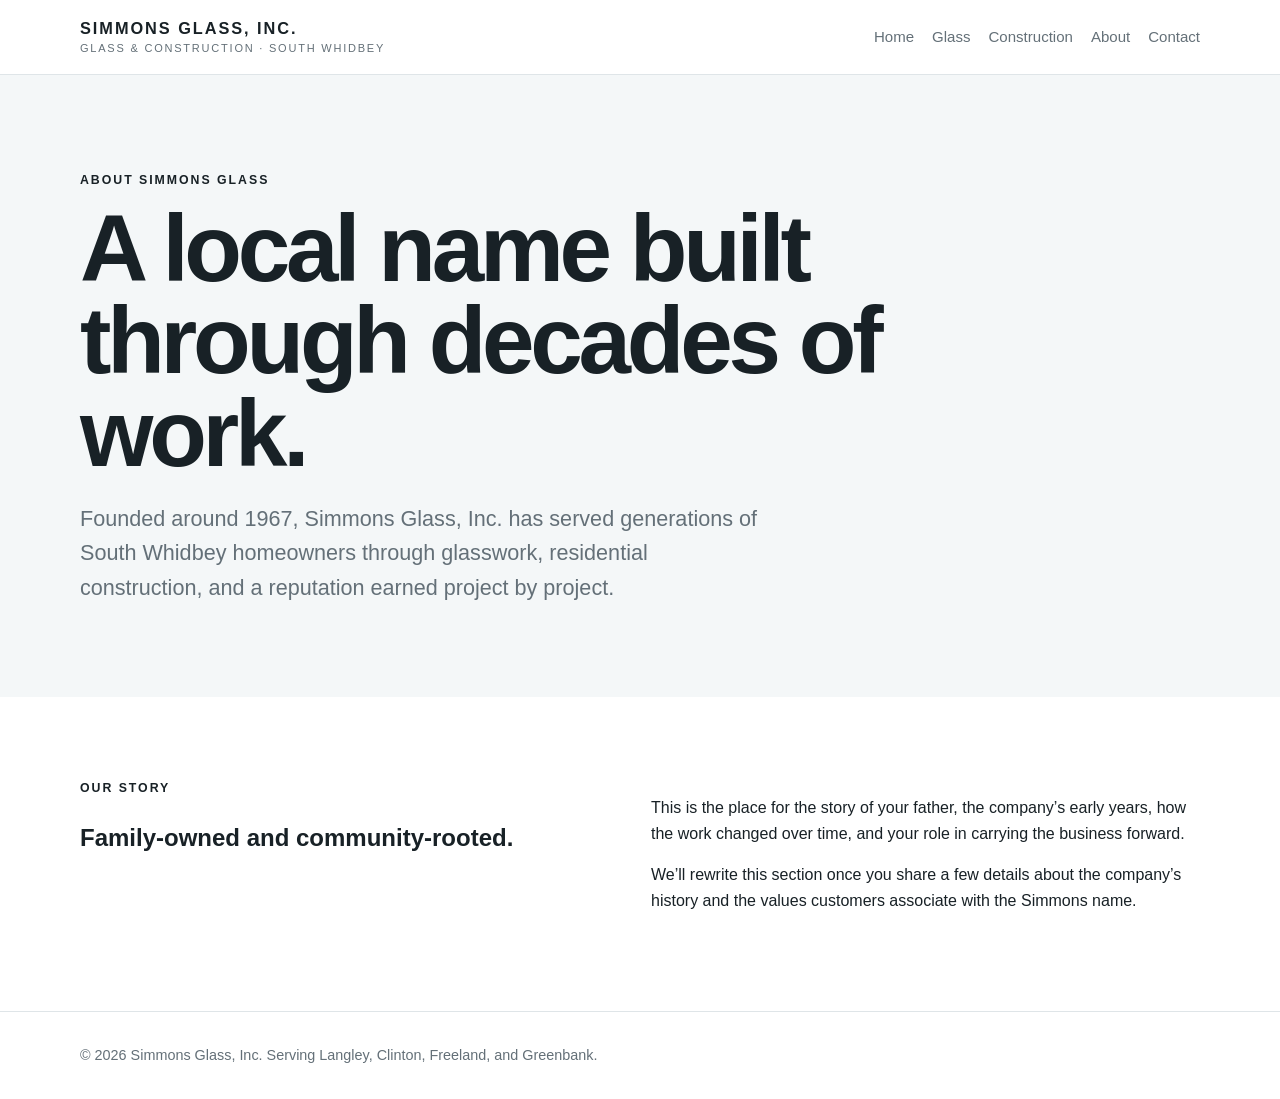
==== about.html @ ee76d414 "Add files via upload" ====
<!doctype html>
<html lang="en">
<head>
  <meta charset="utf-8"><meta name="viewport" content="width=device-width, initial-scale=1">
  <meta name="description" content="Learn about Simmons Glass, Inc., a longstanding South Whidbey glass and construction business.">
  <title>About | Simmons Glass, Inc.</title>
  <link rel="stylesheet" href="styles.css">
</head>
<body>
<header class="site-header">
  <div class="container header-inner">
    <a class="brand" href="index.html">
      <strong>SIMMONS GLASS, INC.</strong>
      <span>Glass &amp; Construction · South Whidbey</span>
    </a>
    <nav aria-label="Main navigation">
      <a href="index.html">Home</a>
      <a href="glass.html">Glass</a>
      <a href="construction.html">Construction</a>
      <a href="about.html">About</a>
      <a href="contact.html">Contact</a>
    </nav>
  </div>
</header>
<main>
  <section class="page-hero">
    <div class="container">
      <div class="eyebrow">About Simmons Glass</div>
      <h1>A local name built through decades of work.</h1>
      <p>Founded around 1967, Simmons Glass, Inc. has served generations of South Whidbey homeowners through glasswork, residential construction, and a reputation earned project by project.</p>
    </div>
  </section>
  <section class="section">
    <div class="container grid-2">
      <div>
        <div class="eyebrow">Our story</div>
        <h2>Family-owned and community-rooted.</h2>
      </div>
      <div>
        <p>This is the place for the story of your father, the company’s early years, how the work changed over time, and your role in carrying the business forward.</p>
        <p>We’ll rewrite this section once you share a few details about the company’s history and the values customers associate with the Simmons name.</p>
      </div>
    </div>
  </section>
</main>
<footer class="site-footer">
  <div class="container">
    © <span id="year"></span> Simmons Glass, Inc. Serving Langley, Clinton, Freeland, and Greenbank.
  </div>
</footer>
<script src="script.js"></script>
</body>
</html>
---- styles.css ----
:root {
  --ink: #182126;
  --muted: #647078;
  --line: #dfe5e8;
  --soft: #f4f7f8;
  --accent: #1f596f;
  --white: #ffffff;
  --max: 1120px;
}

* { box-sizing: border-box; }

html { scroll-behavior: smooth; }

body {
  margin: 0;
  font-family: -apple-system, BlinkMacSystemFont, "Segoe UI", sans-serif;
  color: var(--ink);
  background: var(--white);
  line-height: 1.6;
}

img {
  width: 100%;
  display: block;
  object-fit: cover;
}

a { color: inherit; }

.container {
  width: min(calc(100% - 36px), var(--max));
  margin: 0 auto;
}

.site-header {
  position: sticky;
  top: 0;
  z-index: 20;
  background: rgba(255,255,255,.94);
  backdrop-filter: blur(14px);
  border-bottom: 1px solid var(--line);
}

.header-inner {
  min-height: 74px;
  display: flex;
  align-items: center;
  justify-content: space-between;
  gap: 22px;
}

.brand {
  text-decoration: none;
  line-height: 1.05;
}

.brand strong {
  display: block;
  font-size: 1.02rem;
  letter-spacing: .12em;
}

.brand span {
  display: block;
  margin-top: 6px;
  font-size: .69rem;
  letter-spacing: .16em;
  color: var(--muted);
  text-transform: uppercase;
}

nav {
  display: flex;
  flex-wrap: wrap;
  justify-content: flex-end;
  gap: 18px;
}

nav a {
  text-decoration: none;
  font-size: .94rem;
  color: var(--muted);
}

nav a:hover, nav a[aria-current="page"] {
  color: var(--ink);
}

.hero {
  min-height: 68vh;
  display: grid;
  align-items: end;
  background:
    linear-gradient(180deg, rgba(10,18,22,.12), rgba(10,18,22,.72)),
    url("images/hero-placeholder.jpg") center/cover;
  color: white;
}

.hero-content {
  padding: 110px 0 72px;
  max-width: 780px;
}

.eyebrow {
  font-size: .77rem;
  letter-spacing: .16em;
  text-transform: uppercase;
  font-weight: 700;
}

.hero h1, .page-hero h1 {
  margin: 12px 0 18px;
  font-size: clamp(2.7rem, 8vw, 5.9rem);
  line-height: .98;
  letter-spacing: -.045em;
}

.hero p, .page-hero p {
  max-width: 680px;
  font-size: clamp(1.05rem, 2.8vw, 1.35rem);
}

.button-row {
  display: flex;
  flex-wrap: wrap;
  gap: 12px;
  margin-top: 30px;
}

.button {
  display: inline-block;
  padding: 13px 19px;
  border-radius: 999px;
  text-decoration: none;
  font-weight: 650;
  border: 1px solid transparent;
}

.button-primary {
  background: white;
  color: var(--ink);
}

.button-secondary {
  border-color: rgba(255,255,255,.65);
  color: white;
}

.section {
  padding: 82px 0;
}

.section-soft { background: var(--soft); }

.section-heading {
  max-width: 760px;
  margin-bottom: 38px;
}

.section-heading h2 {
  margin: 8px 0 14px;
  font-size: clamp(2rem, 5vw, 3.4rem);
  line-height: 1.05;
  letter-spacing: -.03em;
}

.section-heading p { color: var(--muted); }

.grid-2, .grid-3 {
  display: grid;
  gap: 22px;
}

.grid-2 { grid-template-columns: repeat(2, minmax(0,1fr)); }
.grid-3 { grid-template-columns: repeat(3, minmax(0,1fr)); }

.card {
  border: 1px solid var(--line);
  border-radius: 18px;
  overflow: hidden;
  background: white;
}

.card-copy { padding: 24px; }

.card h3 {
  margin: 0 0 8px;
  font-size: 1.35rem;
}

.card p { margin: 0; color: var(--muted); }

.card img { aspect-ratio: 4 / 3; background: #dfe6e8; }

.feature {
  min-height: 420px;
  padding: 34px;
  border-radius: 22px;
  display: flex;
  flex-direction: column;
  justify-content: end;
  color: white;
  background-size: cover;
  background-position: center;
  position: relative;
  overflow: hidden;
}

.feature::before {
  content: "";
  position: absolute;
  inset: 0;
  background: linear-gradient(180deg, transparent 25%, rgba(0,0,0,.72));
}

.feature > * { position: relative; z-index: 1; }

.feature h3 {
  margin: 6px 0 8px;
  font-size: 2rem;
}

.feature a {
  width: fit-content;
  margin-top: 14px;
}

.page-hero {
  padding: 96px 0 70px;
  background: var(--soft);
}

.page-hero h1 {
  color: var(--ink);
  max-width: 850px;
}

.page-hero p { color: var(--muted); }

.services {
  display: grid;
  grid-template-columns: repeat(2, minmax(0,1fr));
  gap: 20px;
}

.service {
  padding: 28px;
  border: 1px solid var(--line);
  border-radius: 18px;
}

.service h2 { margin-top: 0; }

.gallery {
  columns: 3 260px;
  column-gap: 18px;
}

.gallery figure {
  margin: 0 0 18px;
  break-inside: avoid;
}

.gallery img {
  min-height: 220px;
  border-radius: 16px;
  background: #dfe6e8;
}

.note {
  padding: 20px 22px;
  border-left: 4px solid var(--accent);
  background: var(--soft);
  border-radius: 0 12px 12px 0;
}

.contact-panel {
  padding: 34px;
  border-radius: 22px;
  background: var(--ink);
  color: white;
}

.contact-panel p { color: #d4dde1; }

.contact-list {
  display: grid;
  gap: 10px;
  margin-top: 22px;
}

.contact-list a { color: white; }

.site-footer {
  padding: 32px 0;
  border-top: 1px solid var(--line);
  color: var(--muted);
  font-size: .9rem;
}

@media (max-width: 760px) {
  .header-inner {
    align-items: flex-start;
    padding: 18px 0;
    flex-direction: column;
  }

  nav {
    justify-content: flex-start;
    gap: 13px 17px;
  }

  .grid-2, .grid-3, .services {
    grid-template-columns: 1fr;
  }

  .section { padding: 62px 0; }
  .hero { min-height: 72vh; }
}
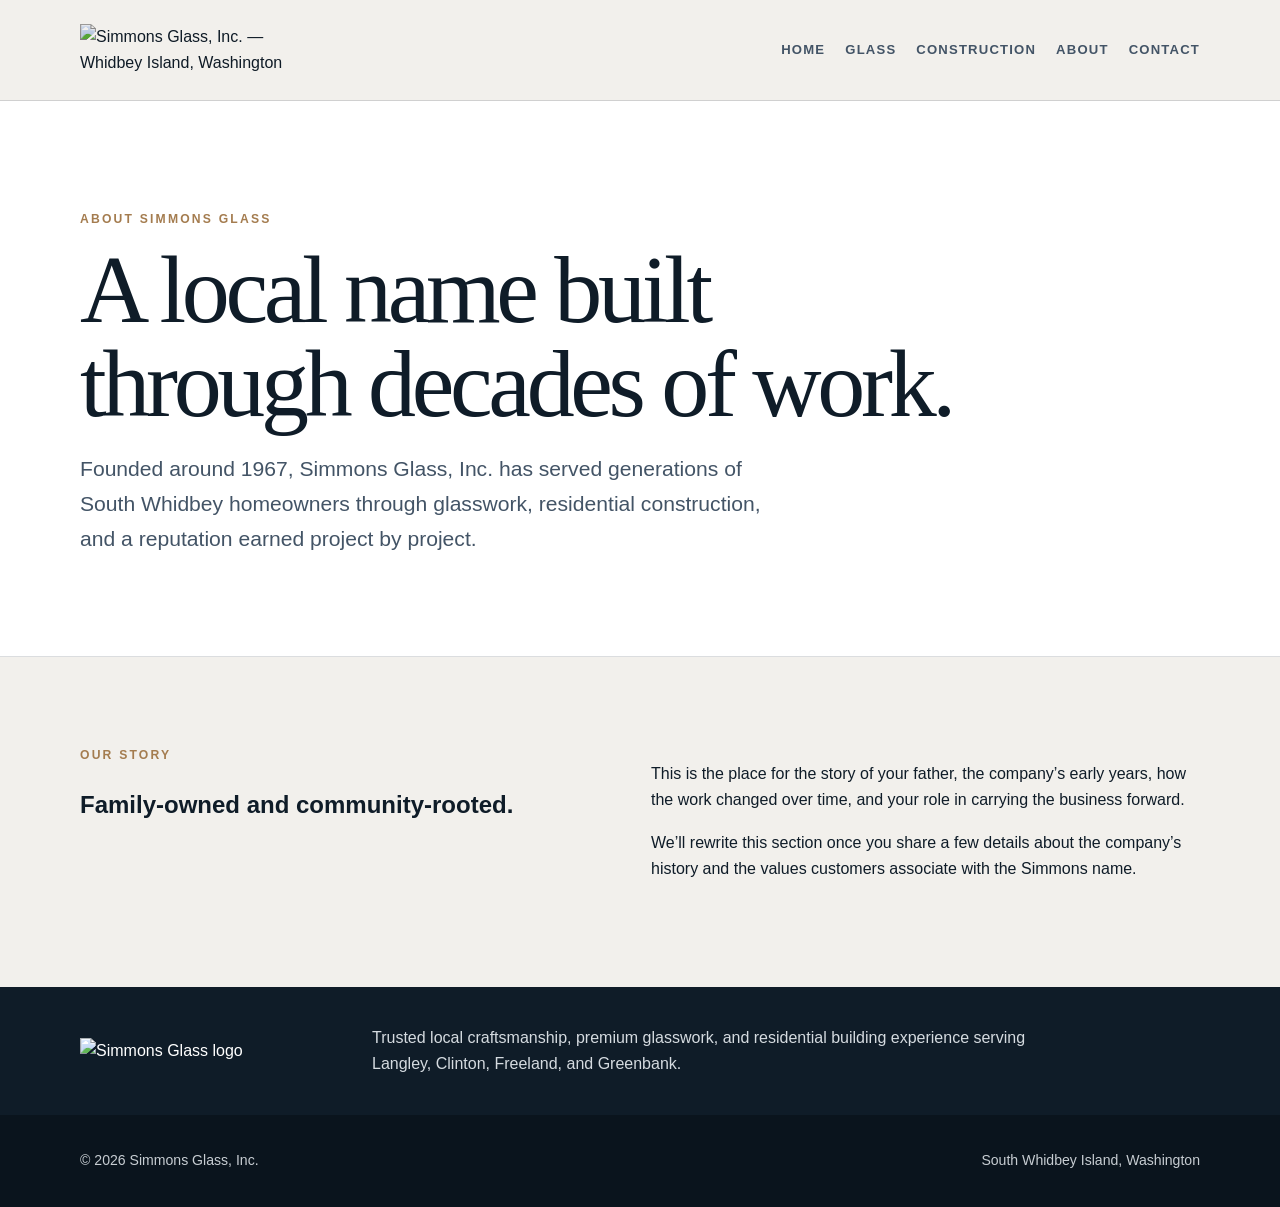
==== commit a976e856: "Add files via upload" ====
--- a/about.html
+++ b/about.html
@@ -9,9 +9,8 @@
 <body>
 <header class="site-header">
   <div class="container header-inner">
-    <a class="brand" href="index.html">
-      <strong>SIMMONS GLASS, INC.</strong>
-      <span>Glass &amp; Construction · South Whidbey</span>
+    <a class="brand" href="index.html" aria-label="Simmons Glass home">
+      <img src="images/simmons-logo-light.jpg" alt="Simmons Glass, Inc. — Whidbey Island, Washington">
     </a>
     <nav aria-label="Main navigation">
       <a href="index.html">Home</a>
@@ -43,9 +42,16 @@
     </div>
   </section>
 </main>
+<section class="brand-strip">
+  <div class="container brand-strip-inner">
+    <img src="images/simmons-logo-dark.jpg" alt="Simmons Glass logo">
+    <p>Trusted local craftsmanship, premium glasswork, and residential building experience serving Langley, Clinton, Freeland, and Greenbank.</p>
+  </div>
+</section>
 <footer class="site-footer">
-  <div class="container">
-    © <span id="year"></span> Simmons Glass, Inc. Serving Langley, Clinton, Freeland, and Greenbank.
+  <div class="container footer-inner">
+    <span>© <span id="year"></span> Simmons Glass, Inc.</span>
+    <span>South Whidbey Island, Washington</span>
   </div>
 </footer>
 <script src="script.js"></script>
--- a/styles.css
+++ b/styles.css
@@ -1,31 +1,26 @@
 :root {
-  --ink: #182126;
-  --muted: #647078;
-  --line: #dfe5e8;
-  --soft: #f4f7f8;
-  --accent: #1f596f;
+  --navy: #0f1c28;
+  --slate: #435466;
+  --bronze: #a47c4f;
+  --cream: #f2f0ec;
+  --stone: #8c887f;
   --white: #ffffff;
+  --line: rgba(15, 28, 40, .15);
   --max: 1120px;
 }
 
 * { box-sizing: border-box; }
-
 html { scroll-behavior: smooth; }
 
 body {
   margin: 0;
   font-family: -apple-system, BlinkMacSystemFont, "Segoe UI", sans-serif;
-  color: var(--ink);
-  background: var(--white);
-  line-height: 1.6;
-}
-
-img {
-  width: 100%;
-  display: block;
-  object-fit: cover;
-}
-
+  color: var(--navy);
+  background: var(--cream);
+  line-height: 1.65;
+}
+
+img { width: 100%; display: block; object-fit: cover; }
 a { color: inherit; }
 
 .container {
@@ -37,170 +32,142 @@
   position: sticky;
   top: 0;
   z-index: 20;
-  background: rgba(255,255,255,.94);
+  background: rgba(242, 240, 236, .95);
   backdrop-filter: blur(14px);
   border-bottom: 1px solid var(--line);
 }
 
 .header-inner {
-  min-height: 74px;
+  min-height: 100px;
   display: flex;
   align-items: center;
   justify-content: space-between;
-  gap: 22px;
-}
-
-.brand {
-  text-decoration: none;
-  line-height: 1.05;
-}
-
-.brand strong {
-  display: block;
-  font-size: 1.02rem;
-  letter-spacing: .12em;
-}
-
-.brand span {
-  display: block;
-  margin-top: 6px;
-  font-size: .69rem;
-  letter-spacing: .16em;
-  color: var(--muted);
-  text-transform: uppercase;
-}
+  gap: 28px;
+}
+
+.brand { display: flex; align-items: center; text-decoration: none; }
+.brand img { width: 235px; height: auto; mix-blend-mode: multiply; }
 
 nav {
   display: flex;
   flex-wrap: wrap;
   justify-content: flex-end;
-  gap: 18px;
+  gap: 20px;
 }
 
 nav a {
   text-decoration: none;
-  font-size: .94rem;
-  color: var(--muted);
-}
-
-nav a:hover, nav a[aria-current="page"] {
-  color: var(--ink);
-}
+  font-size: .82rem;
+  letter-spacing: .09em;
+  text-transform: uppercase;
+  font-weight: 650;
+  color: var(--slate);
+}
+
+nav a:hover, nav a[aria-current="page"] { color: var(--bronze); }
 
 .hero {
-  min-height: 68vh;
+  min-height: 72vh;
   display: grid;
   align-items: end;
   background:
-    linear-gradient(180deg, rgba(10,18,22,.12), rgba(10,18,22,.72)),
+    linear-gradient(180deg, rgba(15, 28, 40, .12), rgba(15, 28, 40, .82)),
     url("images/hero-placeholder.jpg") center/cover;
-  color: white;
-}
-
-.hero-content {
-  padding: 110px 0 72px;
-  max-width: 780px;
-}
+  color: var(--white);
+}
+
+.hero-content { padding: 130px 0 82px; max-width: 820px; }
 
 .eyebrow {
-  font-size: .77rem;
-  letter-spacing: .16em;
+  font-size: .76rem;
+  letter-spacing: .18em;
   text-transform: uppercase;
-  font-weight: 700;
-}
+  font-weight: 750;
+  color: var(--bronze);
+}
+
+.hero .eyebrow { color: #d2ad7d; }
 
 .hero h1, .page-hero h1 {
-  margin: 12px 0 18px;
-  font-size: clamp(2.7rem, 8vw, 5.9rem);
+  margin: 14px 0 20px;
+  font-family: Georgia, "Times New Roman", serif;
+  font-size: clamp(2.8rem, 8vw, 6rem);
+  font-weight: 500;
   line-height: .98;
   letter-spacing: -.045em;
 }
 
 .hero p, .page-hero p {
-  max-width: 680px;
-  font-size: clamp(1.05rem, 2.8vw, 1.35rem);
-}
-
-.button-row {
-  display: flex;
-  flex-wrap: wrap;
-  gap: 12px;
-  margin-top: 30px;
-}
+  max-width: 700px;
+  font-size: clamp(1.05rem, 2.8vw, 1.32rem);
+}
+
+.button-row { display: flex; flex-wrap: wrap; gap: 12px; margin-top: 32px; }
 
 .button {
   display: inline-block;
-  padding: 13px 19px;
-  border-radius: 999px;
+  padding: 13px 20px;
+  border-radius: 3px;
   text-decoration: none;
-  font-weight: 650;
+  font-size: .78rem;
+  font-weight: 750;
+  letter-spacing: .1em;
+  text-transform: uppercase;
   border: 1px solid transparent;
 }
 
-.button-primary {
-  background: white;
-  color: var(--ink);
-}
-
-.button-secondary {
-  border-color: rgba(255,255,255,.65);
-  color: white;
-}
-
-.section {
-  padding: 82px 0;
-}
-
-.section-soft { background: var(--soft); }
-
-.section-heading {
-  max-width: 760px;
-  margin-bottom: 38px;
+.button-primary { background: var(--bronze); color: var(--white); }
+.button-primary:hover { background: #8e683f; }
+.button-secondary { border-color: rgba(255,255,255,.7); color: var(--white); }
+
+.section { padding: 88px 0; }
+.section-white { background: var(--white); }
+
+.section-heading { max-width: 780px; margin-bottom: 42px; }
+
+.section-heading h2, .contact-panel h2, .service h2 {
+  font-family: Georgia, "Times New Roman", serif;
+  font-weight: 500;
 }
 
 .section-heading h2 {
-  margin: 8px 0 14px;
-  font-size: clamp(2rem, 5vw, 3.4rem);
+  margin: 9px 0 15px;
+  font-size: clamp(2.1rem, 5vw, 3.6rem);
   line-height: 1.05;
   letter-spacing: -.03em;
 }
 
-.section-heading p { color: var(--muted); }
-
-.grid-2, .grid-3 {
-  display: grid;
-  gap: 22px;
-}
-
-.grid-2 { grid-template-columns: repeat(2, minmax(0,1fr)); }
-.grid-3 { grid-template-columns: repeat(3, minmax(0,1fr)); }
+.section-heading p, .card p, .page-hero p { color: var(--slate); }
+
+.grid-2, .grid-3 { display: grid; gap: 22px; }
+.grid-2 { grid-template-columns: repeat(2, minmax(0, 1fr)); }
+.grid-3 { grid-template-columns: repeat(3, minmax(0, 1fr)); }
 
 .card {
   border: 1px solid var(--line);
-  border-radius: 18px;
+  background: var(--white);
   overflow: hidden;
-  background: white;
-}
-
-.card-copy { padding: 24px; }
+}
+
+.card-copy { padding: 25px; }
 
 .card h3 {
   margin: 0 0 8px;
-  font-size: 1.35rem;
-}
-
-.card p { margin: 0; color: var(--muted); }
-
+  font-family: Georgia, "Times New Roman", serif;
+  font-size: 1.45rem;
+  font-weight: 500;
+}
+
+.card p { margin: 0; }
 .card img { aspect-ratio: 4 / 3; background: #dfe6e8; }
 
 .feature {
-  min-height: 420px;
-  padding: 34px;
-  border-radius: 22px;
+  min-height: 440px;
+  padding: 36px;
   display: flex;
   flex-direction: column;
   justify-content: end;
-  color: white;
+  color: var(--white);
   background-size: cover;
   background-position: center;
   position: relative;
@@ -211,32 +178,25 @@
   content: "";
   position: absolute;
   inset: 0;
-  background: linear-gradient(180deg, transparent 25%, rgba(0,0,0,.72));
+  background: linear-gradient(180deg, transparent 22%, rgba(15, 28, 40, .84));
 }
 
 .feature > * { position: relative; z-index: 1; }
 
 .feature h3 {
-  margin: 6px 0 8px;
-  font-size: 2rem;
-}
-
-.feature a {
-  width: fit-content;
-  margin-top: 14px;
+  margin: 7px 0 9px;
+  font-family: Georgia, "Times New Roman", serif;
+  font-size: 2.2rem;
+  font-weight: 500;
 }
 
 .page-hero {
-  padding: 96px 0 70px;
-  background: var(--soft);
-}
-
-.page-hero h1 {
-  color: var(--ink);
-  max-width: 850px;
-}
-
-.page-hero p { color: var(--muted); }
+  padding: 108px 0 78px;
+  background: var(--white);
+  border-bottom: 1px solid var(--line);
+}
+
+.page-hero h1 { max-width: 900px; color: var(--navy); }
 
 .services {
   display: grid;
@@ -245,76 +205,81 @@
 }
 
 .service {
-  padding: 28px;
+  padding: 30px;
   border: 1px solid var(--line);
-  border-radius: 18px;
+  background: var(--white);
 }
 
 .service h2 { margin-top: 0; }
 
-.gallery {
-  columns: 3 260px;
-  column-gap: 18px;
-}
-
-.gallery figure {
-  margin: 0 0 18px;
-  break-inside: avoid;
-}
-
-.gallery img {
-  min-height: 220px;
-  border-radius: 16px;
-  background: #dfe6e8;
-}
+.gallery { columns: 3 260px; column-gap: 18px; }
+.gallery figure { margin: 0 0 18px; break-inside: avoid; }
+.gallery img { min-height: 220px; background: #dfe6e8; }
 
 .note {
-  padding: 20px 22px;
-  border-left: 4px solid var(--accent);
-  background: var(--soft);
-  border-radius: 0 12px 12px 0;
+  padding: 22px 24px;
+  border-left: 4px solid var(--bronze);
+  background: var(--white);
 }
 
 .contact-panel {
-  padding: 34px;
-  border-radius: 22px;
-  background: var(--ink);
-  color: white;
-}
-
-.contact-panel p { color: #d4dde1; }
-
-.contact-list {
+  padding: 40px;
+  background: var(--navy);
+  color: var(--white);
+  border-top: 4px solid var(--bronze);
+}
+
+.contact-panel p { color: #d5dbe0; }
+.contact-list { display: grid; gap: 10px; margin-top: 22px; }
+.contact-list a { color: var(--white); }
+
+.brand-strip {
+  padding: 38px 0;
+  background: var(--navy);
+  color: var(--white);
+}
+
+.brand-strip-inner {
   display: grid;
-  gap: 10px;
-  margin-top: 22px;
-}
-
-.contact-list a { color: white; }
+  grid-template-columns: 250px 1fr;
+  align-items: center;
+  gap: 42px;
+}
+
+.brand-strip img { mix-blend-mode: screen; }
+.brand-strip p { margin: 0; color: #d5dbe0; max-width: 680px; }
 
 .site-footer {
-  padding: 32px 0;
-  border-top: 1px solid var(--line);
-  color: var(--muted);
-  font-size: .9rem;
+  padding: 34px 0;
+  background: #0a141d;
+  color: #c7cdd2;
+  font-size: .88rem;
+}
+
+.footer-inner {
+  display: flex;
+  justify-content: space-between;
+  gap: 20px;
+  align-items: center;
 }
 
 @media (max-width: 760px) {
   .header-inner {
+    min-height: auto;
     align-items: flex-start;
-    padding: 18px 0;
+    padding: 16px 0 18px;
     flex-direction: column;
   }
 
-  nav {
-    justify-content: flex-start;
-    gap: 13px 17px;
-  }
-
-  .grid-2, .grid-3, .services {
+  .brand img { width: 205px; }
+  nav { justify-content: flex-start; gap: 11px 16px; }
+
+  .grid-2, .grid-3, .services, .brand-strip-inner {
     grid-template-columns: 1fr;
   }
 
-  .section { padding: 62px 0; }
+  .brand-strip img { width: 220px; }
+  .footer-inner { align-items: flex-start; flex-direction: column; }
+  .section { padding: 66px 0; }
   .hero { min-height: 72vh; }
 }
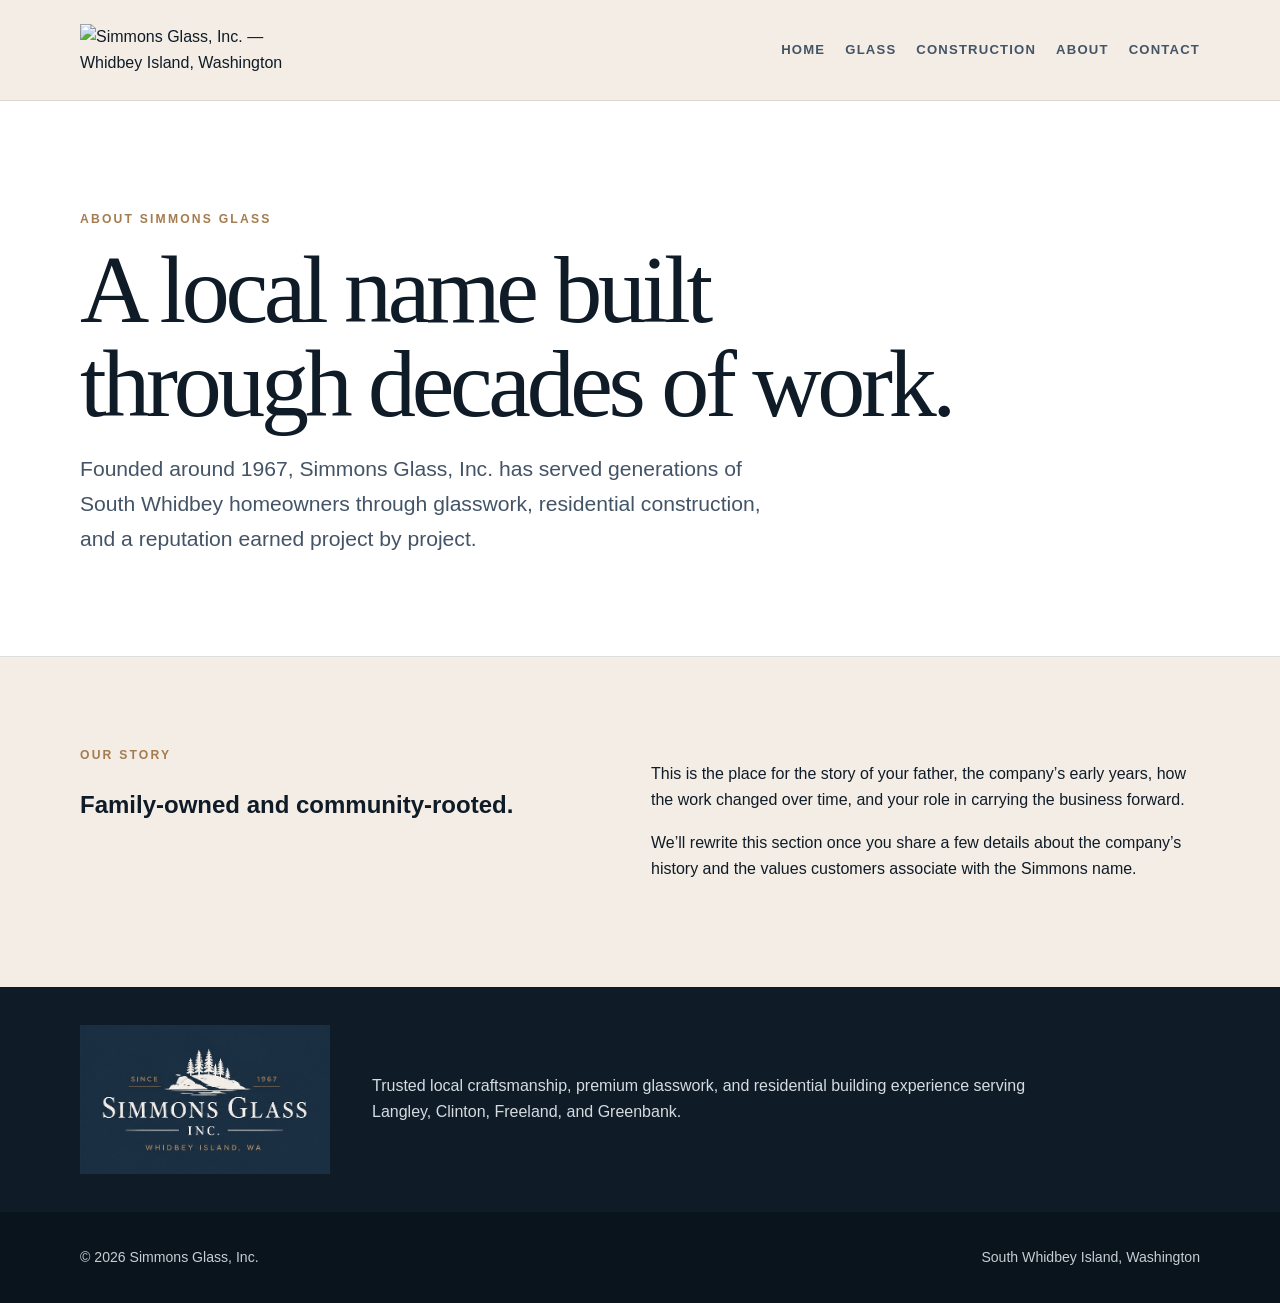
==== commit e462ae4a: "Add files via upload" ====
--- a/about.html
+++ b/about.html
@@ -10,7 +10,7 @@
 <header class="site-header">
   <div class="container header-inner">
     <a class="brand" href="index.html" aria-label="Simmons Glass home">
-      <img src="images/simmons-logo-light.jpg" alt="Simmons Glass, Inc. — Whidbey Island, Washington">
+      <img src="images/simmons-logo-transparent.png" alt="Simmons Glass, Inc. — Whidbey Island, Washington">
     </a>
     <nav aria-label="Main navigation">
       <a href="index.html">Home</a>
--- a/styles.css
+++ b/styles.css
@@ -2,7 +2,7 @@
   --navy: #0f1c28;
   --slate: #435466;
   --bronze: #a47c4f;
-  --cream: #f2f0ec;
+  --cream: #f4ede5;
   --stone: #8c887f;
   --white: #ffffff;
   --line: rgba(15, 28, 40, .15);
@@ -32,9 +32,9 @@
   position: sticky;
   top: 0;
   z-index: 20;
-  background: rgba(242, 240, 236, .95);
+  background: #f4ede5;
   backdrop-filter: blur(14px);
-  border-bottom: 1px solid var(--line);
+  border-bottom: 1px solid rgba(15, 28, 40, .10);
 }
 
 .header-inner {
@@ -46,7 +46,7 @@
 }
 
 .brand { display: flex; align-items: center; text-decoration: none; }
-.brand img { width: 235px; height: auto; mix-blend-mode: multiply; }
+.brand img { width: 235px; height: auto; mix-blend-mode: normal; }
 
 nav {
   display: flex;
@@ -266,20 +266,54 @@
 @media (max-width: 760px) {
   .header-inner {
     min-height: auto;
-    align-items: flex-start;
-    padding: 16px 0 18px;
+    align-items: center;
+    padding: 12px 0 18px;
     flex-direction: column;
-  }
-
-  .brand img { width: 205px; }
-  nav { justify-content: flex-start; gap: 11px 16px; }
+    gap: 10px;
+  }
+
+  .brand {
+    width: 100%;
+    display: flex;
+    justify-content: center;
+  }
+
+  .brand img {
+    width: 340px;
+    max-width: calc(100vw - 36px);
+    height: auto;
+    mix-blend-mode: normal;
+  }
+
+  nav {
+    width: 100%;
+    justify-content: center;
+    gap: 10px 18px;
+  }
+
+  nav a {
+    font-size: .78rem;
+    letter-spacing: .10em;
+  }
 
   .grid-2, .grid-3, .services, .brand-strip-inner {
     grid-template-columns: 1fr;
   }
 
-  .brand-strip img { width: 220px; }
-  .footer-inner { align-items: flex-start; flex-direction: column; }
-  .section { padding: 66px 0; }
-  .hero { min-height: 72vh; }
-}+  .brand-strip img {
+    width: 220px;
+  }
+
+  .footer-inner {
+    align-items: flex-start;
+    flex-direction: column;
+  }
+
+  .section {
+    padding: 66px 0;
+  }
+
+  .hero {
+    min-height: 72vh;
+  }
+}
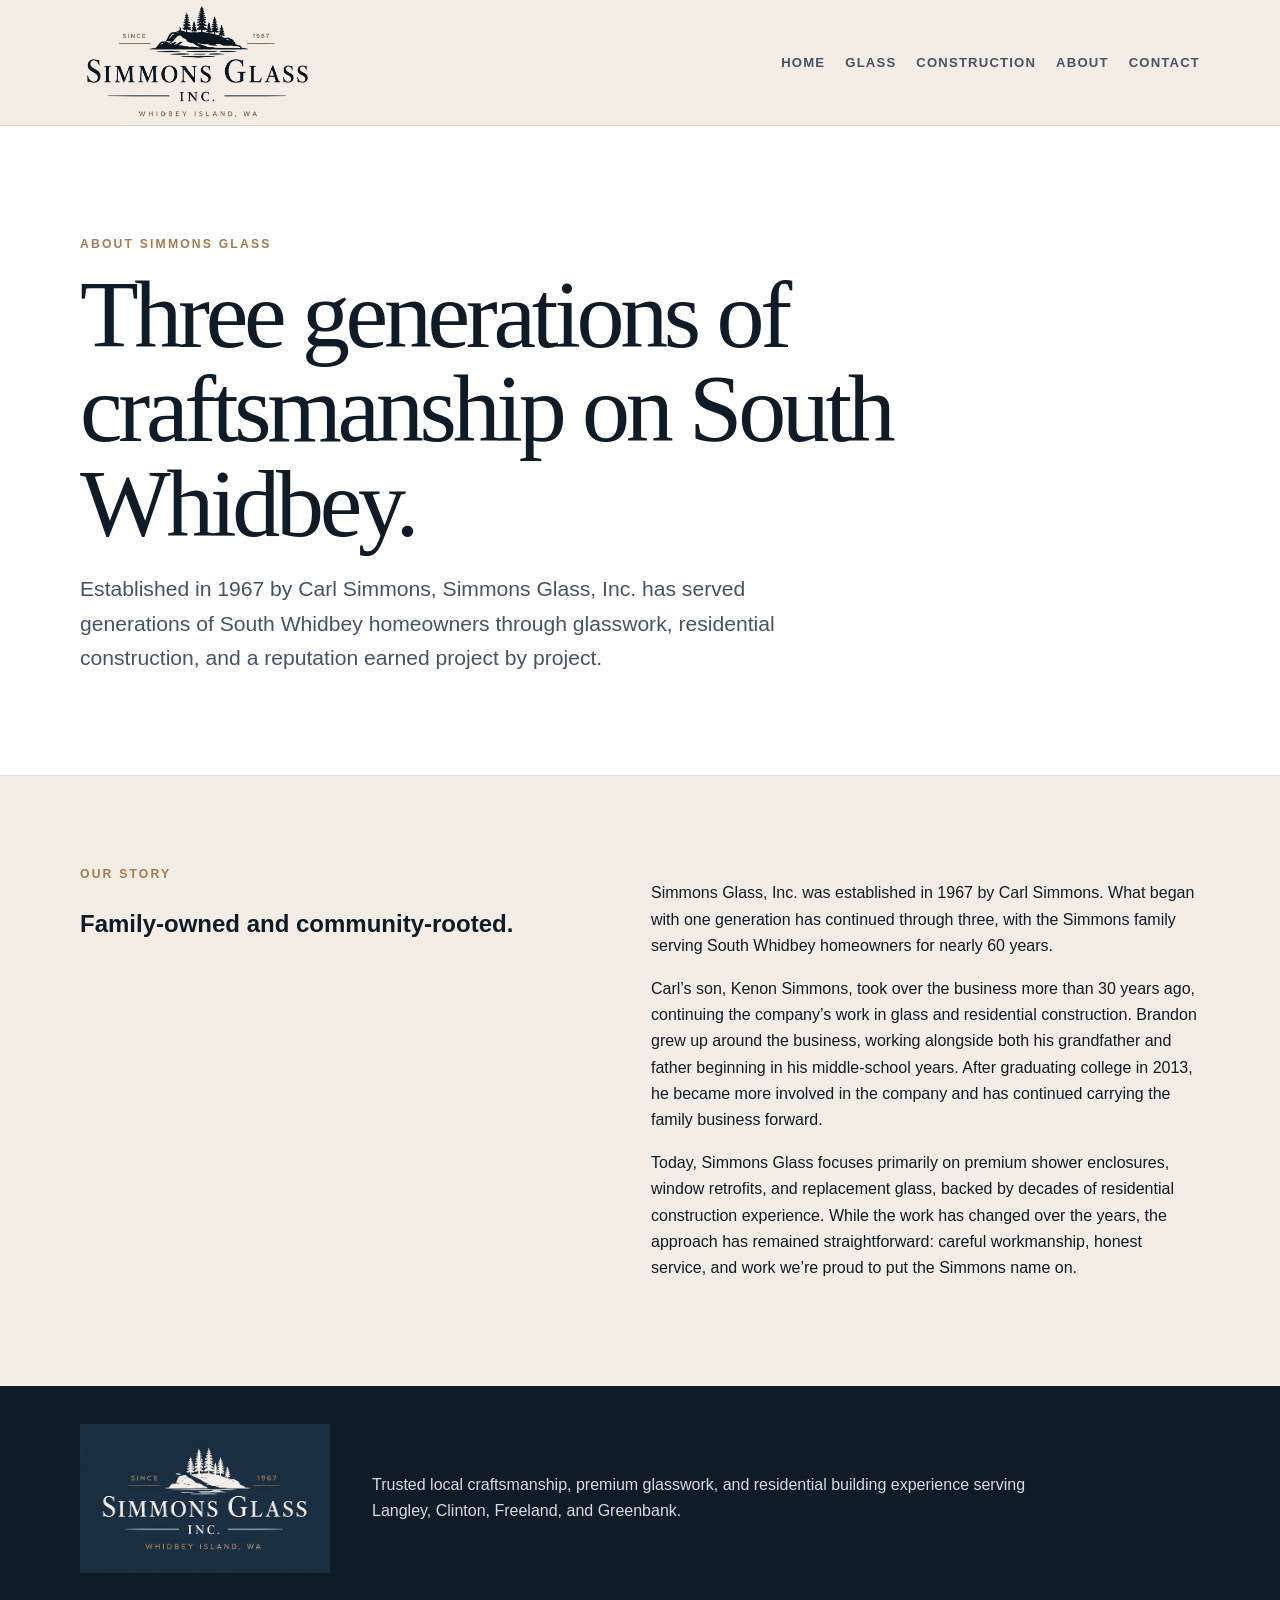
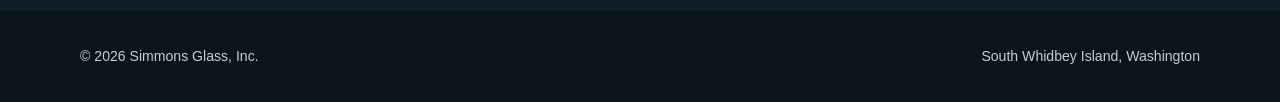
==== commit 16e195a5: "Add files via upload" ====
--- a/about.html
+++ b/about.html
@@ -25,8 +25,8 @@
   <section class="page-hero">
     <div class="container">
       <div class="eyebrow">About Simmons Glass</div>
-      <h1>A local name built through decades of work.</h1>
-      <p>Founded around 1967, Simmons Glass, Inc. has served generations of South Whidbey homeowners through glasswork, residential construction, and a reputation earned project by project.</p>
+      <h1>Three generations of craftsmanship on South Whidbey.</h1>
+      <p>Established in 1967 by Carl Simmons, Simmons Glass, Inc. has served generations of South Whidbey homeowners through glasswork, residential construction, and a reputation earned project by project.</p>
     </div>
   </section>
   <section class="section">
@@ -36,8 +36,9 @@
         <h2>Family-owned and community-rooted.</h2>
       </div>
       <div>
-        <p>This is the place for the story of your father, the company’s early years, how the work changed over time, and your role in carrying the business forward.</p>
-        <p>We’ll rewrite this section once you share a few details about the company’s history and the values customers associate with the Simmons name.</p>
+        <p>Simmons Glass, Inc. was established in 1967 by Carl Simmons. What began with one generation has continued through three, with the Simmons family serving South Whidbey homeowners for nearly 60 years.</p>
+        <p>Carl’s son, Kenon Simmons, took over the business more than 30 years ago, continuing the company’s work in glass and residential construction. Brandon grew up around the business, working alongside both his grandfather and father beginning in his middle-school years. After graduating college in 2013, he became more involved in the company and has continued carrying the family business forward.</p>
+        <p>Today, Simmons Glass focuses primarily on premium shower enclosures, window retrofits, and replacement glass, backed by decades of residential construction experience. While the work has changed over the years, the approach has remained straightforward: careful workmanship, honest service, and work we’re proud to put the Simmons name on.</p>
       </div>
     </div>
   </section>
--- a/styles.css
+++ b/styles.css
@@ -71,8 +71,8 @@
   display: grid;
   align-items: end;
   background:
-    linear-gradient(180deg, rgba(15, 28, 40, .12), rgba(15, 28, 40, .82)),
-    url("images/hero-placeholder.jpg") center/cover;
+    linear-gradient(180deg, rgba(15, 28, 40, .30) 0%, rgba(15, 28, 40, .48) 48%, rgba(15, 28, 40, .84) 100%),
+    url("images/hero-shower-dark.jpg") center/cover;
   color: var(--white);
 }
 
@@ -264,24 +264,31 @@
 }
 
 @media (max-width: 760px) {
+  .container.header-inner {
+    width: 100%;
+    max-width: none;
+    padding: 14px 18px 18px;
+  }
+
   .header-inner {
     min-height: auto;
     align-items: center;
-    padding: 12px 0 18px;
     flex-direction: column;
-    gap: 10px;
-  }
-
-  .brand {
+    gap: 12px;
+  }
+
+  .site-header .brand {
     width: 100%;
     display: flex;
     justify-content: center;
-  }
-
-  .brand img {
-    width: 340px;
-    max-width: calc(100vw - 36px);
-    height: auto;
+    flex: 0 0 auto;
+  }
+
+  .site-header .brand img {
+    width: 100% !important;
+    max-width: 390px !important;
+    height: auto !important;
+    object-fit: contain;
     mix-blend-mode: normal;
   }
 
@@ -317,3 +324,11 @@
     min-height: 72vh;
   }
 }
+
+
+
+/* Shadow only the two homepage labels over feature images */
+.feature .eyebrow {
+  color: #e1bc88;
+  text-shadow: 0 1px 3px rgba(0, 0, 0, .72);
+}
